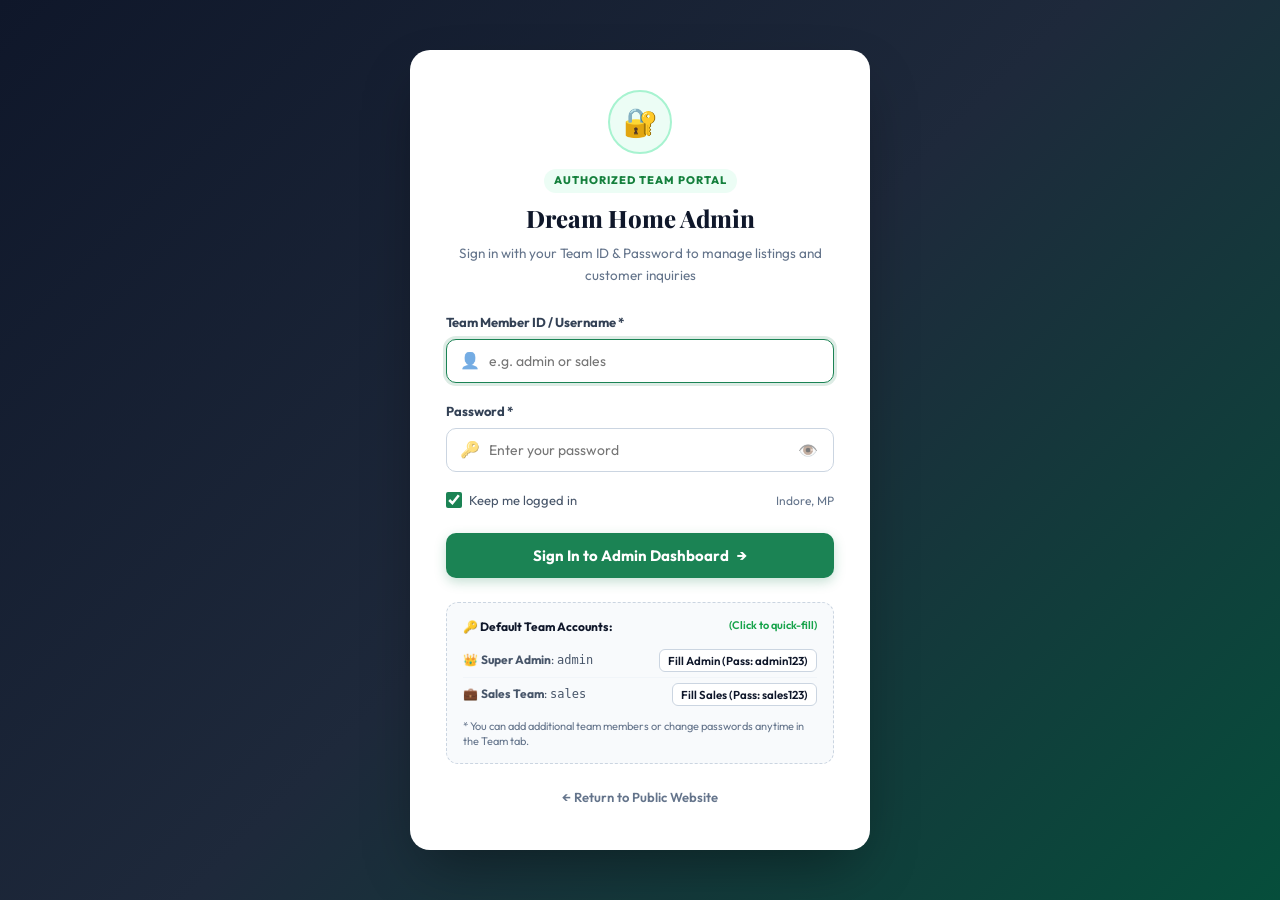
==== admin.html @ 1f171c3f "Add dedicated standalone admin.html login page and dashboard for team portal" ====
<!DOCTYPE html>
<html lang="en">
<head>
  <meta charset="UTF-8">
  <meta name="viewport" content="width=device-width, initial-scale=1.0">
  <title>Admin & Team Portal | Dream Home Real Estate Indore</title>
  
  <!-- Favicon -->
  <link rel="icon" type="image/svg+xml" href="data:image/svg+xml,<svg xmlns='http://www.w3.org/2000/svg' viewBox='0 0 24 24' fill='%231b8354'><path d='M12 3L2 12h3v8h6v-6h2v6h6v-8h3L12 3z'/></svg>">

  <!-- Google Fonts -->
  <link rel="preconnect" href="https://fonts.googleapis.com">
  <link rel="preconnect" href="https://fonts.gstatic.com" crossorigin>
  <link href="https://fonts.googleapis.com/css2?family=Outfit:wght@400;500;600;700;800&family=Playfair+Display:wght@600;700;800&family=Plus+Jakarta+Sans:wght@400;500;600;700&display=swap" rel="stylesheet">

  <!-- Stylesheet -->
  <link rel="stylesheet" href="css/style.css">

  <style>
    /* Dedicated Admin Page Styles */
    body.admin-body {
      background: #f1f5f9;
      font-family: var(--font-sans);
      min-height: 100vh;
      margin: 0;
      color: #1e293b;
    }

    /* Standalone Login Screen */
    .login-screen-wrapper {
      min-height: 100vh;
      display: flex;
      align-items: center;
      justify-content: center;
      padding: 24px;
      background: linear-gradient(135deg, #0f172a 0%, #1e293b 50%, #064e3b 100%);
      position: relative;
    }

    .login-card {
      background: #ffffff;
      border-radius: 20px;
      padding: 40px 36px;
      width: 100%;
      max-width: 460px;
      box-shadow: 0 25px 60px -15px rgba(0, 0, 0, 0.4);
      position: relative;
      animation: modalEnter 0.3s cubic-bezier(0.16, 1, 0.3, 1);
    }

    .login-brand-header {
      text-align: center;
      margin-bottom: 26px;
    }

    .login-logo-icon {
      width: 64px;
      height: 64px;
      background: #ecfdf5;
      border: 2px solid #a7f3d0;
      border-radius: 50%;
      display: inline-flex;
      align-items: center;
      justify-content: center;
      font-size: 28px;
      margin-bottom: 12px;
    }

    .login-portal-badge {
      display: inline-block;
      background: #ecfdf5;
      color: #15803d;
      font-size: 11px;
      font-weight: 800;
      text-transform: uppercase;
      letter-spacing: 1px;
      padding: 3px 10px;
      border-radius: 999px;
      margin-bottom: 6px;
    }

    .login-title {
      font-family: var(--font-serif);
      font-size: 24px;
      font-weight: 800;
      color: #0f172a;
      margin: 0 0 6px 0;
    }

    .login-subtitle {
      font-size: 13.5px;
      color: #64748b;
      margin: 0;
    }

    .form-group-login {
      margin-bottom: 18px;
    }

    .form-group-login label {
      display: block;
      font-size: 13px;
      font-weight: 700;
      color: #334155;
      margin-bottom: 6px;
    }

    .input-icon-wrapper {
      position: relative;
    }

    .input-icon-wrapper input {
      width: 100%;
      padding: 12px 14px 12px 42px;
      border: 1.5px solid #cbd5e1;
      border-radius: 10px;
      font-size: 14px;
      font-family: var(--font-sans);
      transition: all 0.2s;
    }

    .input-icon-wrapper input:focus {
      outline: none;
      border-color: #1b8354;
      box-shadow: 0 0 0 3px rgba(27, 131, 84, 0.15);
    }

    .input-icon-wrapper .field-icon {
      position: absolute;
      left: 14px;
      top: 50%;
      transform: translateY(-50%);
      font-size: 16px;
      opacity: 0.6;
      pointer-events: none;
    }

    .toggle-pw-btn {
      position: absolute;
      right: 12px;
      top: 50%;
      transform: translateY(-50%);
      background: none;
      border: none;
      cursor: pointer;
      font-size: 16px;
      opacity: 0.6;
      padding: 4px;
    }

    .toggle-pw-btn:hover {
      opacity: 1;
    }

    .login-btn-submit {
      width: 100%;
      padding: 13px;
      background: #1b8354;
      color: #ffffff;
      font-size: 15px;
      font-weight: 700;
      border-radius: 10px;
      border: none;
      cursor: pointer;
      display: flex;
      align-items: center;
      justify-content: center;
      gap: 8px;
      transition: all 0.2s;
      box-shadow: 0 4px 12px rgba(27, 131, 84, 0.25);
    }

    .login-btn-submit:hover {
      background: #15803d;
      transform: translateY(-1px);
      box-shadow: 0 6px 16px rgba(27, 131, 84, 0.35);
    }

    /* Admin Dashboard Top Bar */
    .admin-navbar {
      background: #ffffff;
      border-bottom: 1px solid #e2e8f0;
      padding: 12px 30px;
      display: flex;
      justify-content: space-between;
      align-items: center;
      position: sticky;
      top: 0;
      z-index: 100;
      box-shadow: 0 2px 8px rgba(0,0,0,0.03);
    }

    .admin-nav-brand {
      display: flex;
      align-items: center;
      gap: 12px;
      text-decoration: none;
    }

    .admin-nav-brand .brand-logo-text {
      font-family: var(--font-serif);
      font-size: 20px;
      font-weight: 800;
      color: #0f172a;
    }

    .admin-nav-brand .brand-logo-text span {
      color: #1b8354;
    }

    .admin-portal-tag {
      background: #0f172a;
      color: #ffffff;
      font-size: 11px;
      font-weight: 700;
      padding: 3px 8px;
      border-radius: 6px;
      letter-spacing: 0.5px;
    }

    .admin-nav-actions {
      display: flex;
      align-items: center;
      gap: 12px;
    }

    /* Dashboard Layout Container */
    .admin-dashboard-container {
      max-width: 1280px;
      margin: 28px auto;
      padding: 0 20px 60px 20px;
    }

    .dash-hero-banner {
      background: #ffffff;
      border-radius: 16px;
      padding: 24px 28px;
      margin-bottom: 24px;
      border: 1px solid #e2e8f0;
      display: flex;
      justify-content: space-between;
      align-items: center;
      flex-wrap: wrap;
      gap: 16px;
    }

    .dash-stats-row {
      display: flex;
      gap: 14px;
      flex-wrap: wrap;
    }

    .stat-pill {
      background: #f8fafc;
      border: 1px solid #e2e8f0;
      padding: 8px 16px;
      border-radius: 10px;
      display: flex;
      align-items: center;
      gap: 8px;
      font-size: 13.5px;
      font-weight: 700;
    }

    .stat-pill.green {
      background: #ecfdf5;
      border-color: #a7f3d0;
      color: #15803d;
    }

    .stat-pill.blue {
      background: #eff6ff;
      border-color: #bfdbfe;
      color: #1d4ed8;
    }

    /* Dashboard Tabs */
    .dash-nav-tabs {
      display: flex;
      gap: 10px;
      background: #ffffff;
      padding: 8px;
      border-radius: 12px;
      border: 1px solid #e2e8f0;
      margin-bottom: 24px;
      overflow-x: auto;
    }

    .dash-tab-btn {
      padding: 10px 20px;
      font-size: 14px;
      font-weight: 700;
      color: #64748b;
      background: none;
      border: none;
      border-radius: 8px;
      cursor: pointer;
      display: flex;
      align-items: center;
      gap: 8px;
      white-space: nowrap;
      transition: all 0.2s;
    }

    .dash-tab-btn:hover {
      background: #f1f5f9;
      color: #0f172a;
    }

    .dash-tab-btn.active {
      background: #1b8354;
      color: #ffffff;
      box-shadow: 0 4px 12px rgba(27, 131, 84, 0.25);
    }

    .dash-view-card {
      background: #ffffff;
      border-radius: 16px;
      border: 1px solid #e2e8f0;
      padding: 26px;
      box-shadow: 0 4px 15px rgba(0,0,0,0.02);
    }

    /* Demo Quick Fill Buttons */
    .demo-btn-pill {
      background: #ffffff;
      border: 1px solid #cbd5e1;
      border-radius: 6px;
      padding: 3px 8px;
      font-size: 11.5px;
      font-weight: 600;
      color: #0f172a;
      cursor: pointer;
      transition: all 0.15s;
    }

    .demo-btn-pill:hover {
      background: #ecfdf5;
      border-color: #1b8354;
      color: #1b8354;
    }

    @media (max-width: 768px) {
      .login-card {
        padding: 28px 20px;
      }
      .admin-navbar {
        padding: 12px 16px;
      }
      .dash-hero-banner {
        flex-direction: column;
        align-items: flex-start;
      }
    }
  </style>
</head>
<body class="admin-body">

  <!-- ==========================================================================
       1. STANDALONE TEAM LOGIN SCREEN (Shown if NOT logged in)
       ========================================================================== -->
  <div id="loginScreenView" class="login-screen-wrapper">
    <div class="login-card">
      <div class="login-brand-header">
        <div class="login-logo-icon">🔐</div>
        <div>
          <span class="login-portal-badge">Authorized Team Portal</span>
          <h1 class="login-title">Dream <span>Home</span> Admin</h1>
          <p class="login-subtitle">Sign in with your Team ID & Password to manage listings and customer inquiries</p>
        </div>
      </div>

      <form id="standaloneLoginForm">
        <!-- Error Message Banner -->
        <div id="loginErrorBanner" class="login-error-alert" style="display: none; background: #fef2f2; border: 1.5px solid #fecaca; color: #dc2626; padding: 12px 14px; border-radius: 10px; font-size: 13px; font-weight: 600; margin-bottom: 18px;"></div>

        <div class="form-group-login">
          <label for="loginUsername">Team Member ID / Username *</label>
          <div class="input-icon-wrapper">
            <span class="field-icon">👤</span>
            <input type="text" id="loginUsername" placeholder="e.g. admin or sales" required autocomplete="username">
          </div>
        </div>

        <div class="form-group-login">
          <label for="loginPassword">Password *</label>
          <div class="input-icon-wrapper">
            <span class="field-icon">🔑</span>
            <input type="password" id="loginPassword" placeholder="Enter your password" required autocomplete="current-password">
            <button type="button" id="togglePasswordBtn" class="toggle-pw-btn" title="Show/Hide Password">👁️</button>
          </div>
        </div>

        <div style="display: flex; justify-content: space-between; align-items: center; margin-bottom: 22px; font-size: 13px;">
          <label style="display: flex; align-items: center; gap: 7px; color: #475569; cursor: pointer; user-select: none;">
            <input type="checkbox" id="loginRememberCheck" checked style="accent-color: #1b8354; width: 16px; height: 16px;">
            <span>Keep me logged in</span>
          </label>
          <span style="color: #64748b; font-size: 12px;">Indore, MP</span>
        </div>

        <button type="submit" class="login-btn-submit">
          <span>Sign In to Admin Dashboard</span>
          <span>→</span>
        </button>
      </form>

      <!-- Quick Credentials Hint & 1-Click Auto-Fill -->
      <div style="margin-top: 24px; background: #f8fafc; border: 1px dashed #cbd5e1; border-radius: 12px; padding: 14px 16px; font-size: 12px; color: #475569;">
        <div style="font-weight: 700; color: #0f172a; margin-bottom: 8px; display: flex; align-items: center; justify-content: space-between;">
          <span>🔑 Default Team Accounts:</span>
          <span style="font-size: 11px; color: #16a34a; font-weight: 600;">(Click to quick-fill)</span>
        </div>
        
        <div style="display: flex; justify-content: space-between; align-items: center; padding: 5px 0; border-bottom: 1px solid #f1f5f9;">
          <span>👑 <strong>Super Admin</strong>: <code>admin</code></span>
          <button type="button" class="demo-btn-pill" onclick="quickFillCredentials('admin', 'admin123')">Fill Admin (Pass: admin123)</button>
        </div>

        <div style="display: flex; justify-content: space-between; align-items: center; padding: 5px 0;">
          <span>💼 <strong>Sales Team</strong>: <code>sales</code></span>
          <button type="button" class="demo-btn-pill" onclick="quickFillCredentials('sales', 'sales123')">Fill Sales (Pass: sales123)</button>
        </div>

        <div style="margin-top: 8px; color: #64748b; font-size: 11px; line-height: 1.4;">
          * You can add additional team members or change passwords anytime in the Team tab.
        </div>
      </div>

      <div style="text-align: center; margin-top: 20px;">
        <a href="index.html" style="color: #64748b; font-size: 13px; font-weight: 600; text-decoration: none; display: inline-flex; align-items: center; gap: 5px;">
          <span>← Return to Public Website</span>
        </a>
      </div>
    </div>
  </div>

  <!-- ==========================================================================
       2. ADMIN DASHBOARD SCREEN (Shown once logged in)
       ========================================================================== -->
  <div id="dashboardScreenView" style="display: none;">
    
    <!-- Top Navbar -->
    <header class="admin-navbar">
      <div class="admin-nav-brand">
        <a href="index.html" style="display: flex; align-items: center; gap: 10px; text-decoration: none;">
          <svg class="logo-icon-svg" style="width: 34px; height: 34px;" viewBox="0 0 100 100" fill="none">
            <path d="M12 52L50 20L88 52V84C88 86.2 86.2 88 84 88H16C13.8 88 12 86.2 12 84V52Z" stroke="#111827" stroke-width="7" stroke-linecap="round" stroke-linejoin="round"/>
            <path d="M72 35V24H82V43" stroke="#111827" stroke-width="6" stroke-linecap="round"/>
            <path d="M30 78C30 55 50 35 68 36C68 56 50 78 30 78Z" fill="#1b8354"/>
            <rect x="42" y="62" width="16" height="26" rx="2" fill="#111827"/>
          </svg>
          <div class="brand-logo-text">Dream <span>Home</span></div>
        </a>
        <span class="admin-portal-tag">ADMIN PORTAL</span>
      </div>

      <div class="admin-nav-actions">
        <span class="admin-session-pill" style="display: inline-flex; align-items: center; gap: 6px; background: #ecfdf5; border: 1px solid #a7f3d0; color: #15803d; font-size: 13px; font-weight: 700; padding: 5px 12px; border-radius: 999px;">
          <span>👤</span> <span id="dashSessionUser">Admin</span> <small id="dashSessionRole" style="font-weight: 500; opacity: 0.85;">(Administrator)</small>
        </span>

        <a href="index.html" target="_blank" style="background: #f1f5f9; color: #0f172a; border: 1px solid #cbd5e1; padding: 7px 14px; border-radius: 8px; font-size: 13px; font-weight: 700; text-decoration: none; display: inline-flex; align-items: center; gap: 6px;">
          <span>🌐 View Live Site</span>
        </a>

        <button id="btnDashboardLogout" style="background: #fee2e2; color: #b91c1c; border: 1px solid #fecaca; padding: 7px 14px; border-radius: 8px; font-size: 13px; font-weight: 700; cursor: pointer; display: inline-flex; align-items: center; gap: 5px;">
          <span>🚪 Sign Out</span>
        </button>
      </div>
    </header>

    <!-- Main Dashboard Container -->
    <main class="admin-dashboard-container">
      <!-- Hero Stats Bar -->
      <div class="dash-hero-banner">
        <div>
          <h2 style="font-size: 24px; font-weight: 800; color: #0f172a; margin: 0 0 4px 0;">Property & Lead Management Overview</h2>
          <p style="font-size: 13.5px; color: #64748b; margin: 0;">Dream Home Real Estate • Indore Headquarters</p>
        </div>
        <div class="dash-stats-row">
          <div class="stat-pill green">
            <span>🏡 Properties:</span>
            <span id="dashStatPropCount">0 Listed</span>
          </div>
          <div class="stat-pill blue">
            <span>📅 Inquiries & Leads:</span>
            <span id="dashStatLeadCount">0 Received</span>
          </div>
          <button id="btnResetAllDefaults" style="background: none; border: none; font-size: 12px; color: #ef4444; text-decoration: underline; cursor: pointer; padding: 6px;">
            Reset Default Listings
          </button>
        </div>
      </div>

      <!-- Dashboard Navigation Tabs -->
      <div class="dash-nav-tabs">
        <button id="dashTabProps" class="dash-tab-btn active">
          <span>🏡</span> <span>All Properties</span>
        </button>
        <button id="dashTabAdd" class="dash-tab-btn">
          <span>➕</span> <span>Add New Property</span>
        </button>
        <button id="dashTabLeads" class="dash-tab-btn">
          <span>📅</span> <span>Client Leads & Queries (<span id="dashTabLeadBadge">0</span>)</span>
        </button>
        <button id="dashTabTeam" class="dash-tab-btn">
          <span>👥</span> <span>Team Logins & Accounts</span>
        </button>
        <button id="dashTabSettings" class="dash-tab-btn">
          <span>🔔</span> <span>Email & WhatsApp Alerts</span>
        </button>
      </div>

      <!-- VIEW 1: All Properties Table -->
      <section id="dashViewProps" class="dash-view-card">
        <div style="display: flex; justify-content: space-between; align-items: center; margin-bottom: 18px; flex-wrap: wrap; gap: 12px;">
          <div>
            <h3 style="font-size: 18px; font-weight: 800; color: #0f172a; margin: 0 0 4px 0;">Active Property Listings</h3>
            <p style="font-size: 13px; color: #64748b; margin: 0;">Verified Indore plots, farmhouses, flats, and houses live on the website.</p>
          </div>
          <button onclick="document.getElementById('dashTabAdd').click()" style="background: #1b8354; color: #ffffff; border: none; padding: 8px 16px; border-radius: 8px; font-size: 13px; font-weight: 700; cursor: pointer;">
            ➕ Add New Property
          </button>
        </div>

        <div class="admin-table-wrapper" style="border: 1px solid #e2e8f0; border-radius: 10px;">
          <table class="admin-table">
            <thead>
              <tr>
                <th>Photo</th>
                <th>Title & Location</th>
                <th>Category</th>
                <th>Price</th>
                <th>Actions</th>
              </tr>
            </thead>
            <tbody id="dashPropertiesTableBody">
              <!-- Rendered dynamically -->
            </tbody>
          </table>
        </div>
      </section>

      <!-- VIEW 2: Add New Property Form -->
      <section id="dashViewAdd" class="dash-view-card" style="display: none; max-width: 820px; margin: 0 auto;">
        <div style="margin-bottom: 20px;">
          <h3 style="font-size: 18px; font-weight: 800; color: #0f172a; margin: 0 0 4px 0;">Post a New Property Listing</h3>
          <p style="font-size: 13px; color: #64748b; margin: 0;">Add new residential plots, luxury villas, farmhouses, or modern flats.</p>
        </div>

        <form id="dashAddPropertyForm">
          <div class="booking-form-grid">
            <div class="form-group">
              <label style="font-weight: 700; font-size: 13px;">Property Title *</label>
              <input type="text" id="addPropTitle" placeholder="e.g. Royal Palms Luxury Plots" required style="padding: 10px 14px; border: 1.5px solid #cbd5e1; border-radius: 8px; width: 100%;">
            </div>

            <div class="form-group">
              <label style="font-weight: 700; font-size: 13px;">Category *</label>
              <select id="addPropCategory" required style="padding: 10px 14px; border: 1.5px solid #cbd5e1; border-radius: 8px; width: 100%;">
                <option value="plots">Residential Plots</option>
                <option value="farmhouses">Farmhouses</option>
                <option value="flats">Flats</option>
                <option value="houses">Residential Houses</option>
              </select>
            </div>
          </div>

          <div class="booking-form-grid">
            <div class="form-group">
              <label style="font-weight: 700; font-size: 13px;">Display Price Text *</label>
              <input type="text" id="addPropPrice" placeholder="e.g. ₹ 45 Lakh or ₹ 1.25 Cr" required style="padding: 10px 14px; border: 1.5px solid #cbd5e1; border-radius: 8px; width: 100%;">
            </div>

            <div class="form-group">
              <label style="font-weight: 700; font-size: 13px;">Numeric Price (for filter sorting) *</label>
              <input type="number" id="addPropPriceNumeric" placeholder="e.g. 4500000" required style="padding: 10px 14px; border: 1.5px solid #cbd5e1; border-radius: 8px; width: 100%;">
            </div>
          </div>

          <div class="booking-form-grid">
            <div class="form-group">
              <label style="font-weight: 700; font-size: 13px;">Location in Indore *</label>
              <input type="text" id="addPropLocation" placeholder="e.g. Super Corridor, Near TCS, Indore" required style="padding: 10px 14px; border: 1.5px solid #cbd5e1; border-radius: 8px; width: 100%;">
            </div>

            <div class="form-group">
              <label style="font-weight: 700; font-size: 13px;">Area / Plot Size *</label>
              <input type="text" id="addPropArea" placeholder="e.g. 1,000 sq.ft or 3 BHK (1,800 sq.ft)" required style="padding: 10px 14px; border: 1.5px solid #cbd5e1; border-radius: 8px; width: 100%;">
            </div>
          </div>

          <div class="booking-form-grid">
            <div class="form-group">
              <label style="font-weight: 700; font-size: 13px;">Facing / Orientation</label>
              <input type="text" id="addPropFacing" placeholder="e.g. East Facing / Vastu Friendly" style="padding: 10px 14px; border: 1.5px solid #cbd5e1; border-radius: 8px; width: 100%;">
            </div>

            <div class="form-group">
              <label style="font-weight: 700; font-size: 13px;">RERA / Approval Number</label>
              <input type="text" id="addPropRera" placeholder="e.g. P-IND-24-9988 (RERA Approved)" style="padding: 10px 14px; border: 1.5px solid #cbd5e1; border-radius: 8px; width: 100%;">
            </div>
          </div>

          <div class="booking-form-grid">
            <div class="form-group">
              <label style="font-weight: 700; font-size: 13px;">Choose Stock Photo</label>
              <select id="addPropImageSelect" style="padding: 10px 14px; border: 1.5px solid #cbd5e1; border-radius: 8px; width: 100%;">
                <option value="assets/images/prop_plots_supercorridor.jpg">Gated Plots - Super Corridor</option>
                <option value="assets/images/category_plots.jpg">Aerial Plotted Land Layout</option>
                <option value="assets/images/prop_farmhouse_bypass.jpg">Luxury Farmhouse with Pool</option>
                <option value="assets/images/category_farmhouse.jpg">Rustic Country Cottage</option>
                <option value="assets/images/prop_flats_vijaynagar.jpg">The Imperial Heights Towers (Vijay Nagar)</option>
                <option value="assets/images/category_flats.jpg">Modern Apartment Condominium</option>
                <option value="assets/images/prop_villa_nipania.jpg">Contemporary Luxury Villa (Nipania)</option>
                <option value="assets/images/category_houses.jpg">Modern Duplex Home</option>
              </select>
            </div>

            <div class="form-group">
              <label style="font-weight: 700; font-size: 13px;">Or Custom Photo URL (Optional)</label>
              <input type="url" id="addPropCustomImage" placeholder="https://..." style="padding: 10px 14px; border: 1.5px solid #cbd5e1; border-radius: 8px; width: 100%;">
            </div>
          </div>

          <div class="form-group" style="margin-bottom: 20px;">
            <label style="font-weight: 700; font-size: 13px;">Property Description *</label>
            <textarea id="addPropDesc" rows="3" placeholder="Key highlights, proximity to metro, roads, amenities..." required style="padding: 10px 14px; border: 1.5px solid #cbd5e1; border-radius: 8px; width: 100%;"></textarea>
          </div>

          <button type="submit" class="login-btn-submit" style="padding: 12px 24px; width: auto;">
            <span>Publish Property to Live Website</span>
            <span>✓</span>
          </button>
        </form>
      </section>

      <!-- VIEW 3: Client Leads & Inquiries Table -->
      <section id="dashViewLeads" class="dash-view-card" style="display: none;">
        <div style="display: flex; justify-content: space-between; align-items: center; margin-bottom: 18px; flex-wrap: wrap; gap: 12px;">
          <div>
            <h3 style="font-size: 18px; font-weight: 800; color: #0f172a; margin: 0 0 4px 0;">Customer Leads & Inquiries Inbox</h3>
            <p style="font-size: 13px; color: #64748b; margin: 0;">Real-time inquiries received from Site Visits, Quick Bookings, and Contact forms.</p>
          </div>
          <div style="display: flex; gap: 10px; align-items: center; flex-wrap: wrap;">
            <input type="text" id="dashLeadSearch" placeholder="🔍 Search leads by name, phone, or location..." style="padding: 8px 14px; border: 1.5px solid #cbd5e1; border-radius: 8px; font-size: 13px; width: 280px;">
            <button id="btnDashExportCsv" style="background: #f1f5f9; color: #0f172a; border: 1px solid #cbd5e1; padding: 8px 14px; border-radius: 8px; font-size: 13px; font-weight: 700; cursor: pointer; display: inline-flex; align-items: center; gap: 6px;">
              <span>📥 Export CSV (Excel)</span>
            </button>
          </div>
        </div>

        <div class="admin-table-wrapper" style="border: 1px solid #e2e8f0; border-radius: 10px;">
          <table class="admin-table">
            <thead>
              <tr>
                <th>Lead / Ref</th>
                <th>Client & Phone</th>
                <th>Property / Interest</th>
                <th>Date & Pickup</th>
                <th>Status</th>
                <th>Direct Actions</th>
              </tr>
            </thead>
            <tbody id="dashLeadsTableBody">
              <!-- Rendered dynamically -->
            </tbody>
          </table>
        </div>
      </section>

      <!-- VIEW 4: Team Accounts & Security -->
      <section id="dashViewTeam" class="dash-view-card" style="display: none;">
        <div style="display: grid; grid-template-columns: 1.2fr 1fr; gap: 28px;">
          <!-- Left: Team List & Change Password -->
          <div>
            <div style="display: flex; justify-content: space-between; align-items: center; margin-bottom: 14px;">
              <div>
                <h3 style="font-size: 17px; font-weight: 800; color: #0f172a; margin: 0 0 2px 0;">👥 Authorized Team Members</h3>
                <p style="font-size: 12.5px; color: #64748b; margin: 0;">Staff members who have permission to log into the Admin Portal.</p>
              </div>
            </div>

            <div class="admin-table-wrapper" style="border: 1px solid #e2e8f0; border-radius: 10px; margin-bottom: 24px;">
              <table class="admin-table">
                <thead>
                  <tr>
                    <th>User ID</th>
                    <th>Name & Role</th>
                    <th>Phone</th>
                    <th>Action</th>
                  </tr>
                </thead>
                <tbody id="dashTeamTableBody">
                  <!-- Rendered dynamically -->
                </tbody>
              </table>
            </div>

            <!-- Change My Password Box -->
            <div style="background: #f8fafc; border: 1.5px solid #e2e8f0; border-radius: 12px; padding: 20px;">
              <h4 style="font-size: 15px; font-weight: 800; color: #0f172a; margin: 0 0 6px 0;">🔒 Change My Password</h4>
              <p style="font-size: 12.5px; color: #64748b; margin: 0 0 14px 0;">Update the password for your currently logged-in account.</p>

              <form id="dashChangePasswordForm">
                <div style="display: grid; grid-template-columns: 1fr 1fr 1fr; gap: 12px; margin-bottom: 14px;">
                  <div>
                    <label style="font-size: 12px; font-weight: 700; color: #475569; display: block; margin-bottom: 4px;">Current Password *</label>
                    <input type="password" id="dashCurrentPw" required placeholder="Current" style="width: 100%; padding: 8px 12px; border: 1.5px solid #cbd5e1; border-radius: 6px; font-size: 13px;">
                  </div>
                  <div>
                    <label style="font-size: 12px; font-weight: 700; color: #475569; display: block; margin-bottom: 4px;">New Password *</label>
                    <input type="password" id="dashNewPw" required placeholder="New Password" style="width: 100%; padding: 8px 12px; border: 1.5px solid #cbd5e1; border-radius: 6px; font-size: 13px;">
                  </div>
                  <div>
                    <label style="font-size: 12px; font-weight: 700; color: #475569; display: block; margin-bottom: 4px;">Confirm Password *</label>
                    <input type="password" id="dashConfirmPw" required placeholder="Confirm" style="width: 100%; padding: 8px 12px; border: 1.5px solid #cbd5e1; border-radius: 6px; font-size: 13px;">
                  </div>
                </div>
                <button type="submit" style="background: #0f172a; color: #ffffff; border: none; padding: 9px 18px; border-radius: 6px; font-size: 13px; font-weight: 700; cursor: pointer;">
                  Update Password
                </button>
              </form>
            </div>
          </div>

          <!-- Right: Add New Team Member Form -->
          <div>
            <div style="background: #ffffff; border: 1.5px solid #e2e8f0; border-radius: 14px; padding: 22px;">
              <h3 style="font-size: 17px; font-weight: 800; color: #0f172a; margin: 0 0 4px 0;">➕ Create New Team Login</h3>
              <p style="font-size: 12.5px; color: #64748b; margin: 0 0 16px 0;">Assign a new username and password for your sales staff or site visit coordinators.</p>

              <form id="dashAddTeamForm">
                <div class="form-group" style="margin-bottom: 12px;">
                  <label style="font-size: 12.5px; font-weight: 700; color: #334155; margin-bottom: 4px; display: block;">Full Name *</label>
                  <input type="text" id="dashNewTeamName" placeholder="e.g. Rahul Sharma" required style="width: 100%; padding: 9px 12px; border: 1.5px solid #cbd5e1; border-radius: 8px; font-size: 13.5px;">
                </div>

                <div class="form-group" style="margin-bottom: 12px;">
                  <label style="font-size: 12.5px; font-weight: 700; color: #334155; margin-bottom: 4px; display: block;">Team Member ID / Username *</label>
                  <input type="text" id="dashNewTeamUsername" placeholder="e.g. rahul_sales" required style="width: 100%; padding: 9px 12px; border: 1.5px solid #cbd5e1; border-radius: 8px; font-size: 13.5px;">
                </div>

                <div class="form-group" style="margin-bottom: 12px;">
                  <label style="font-size: 12.5px; font-weight: 700; color: #334155; margin-bottom: 4px; display: block;">Login Password *</label>
                  <input type="password" id="dashNewTeamPassword" placeholder="Minimum 5 characters" required style="width: 100%; padding: 9px 12px; border: 1.5px solid #cbd5e1; border-radius: 8px; font-size: 13.5px;">
                </div>

                <div class="form-group" style="margin-bottom: 12px;">
                  <label style="font-size: 12.5px; font-weight: 700; color: #334155; margin-bottom: 4px; display: block;">Role *</label>
                  <select id="dashNewTeamRole" required style="width: 100%; padding: 9px 12px; border: 1.5px solid #cbd5e1; border-radius: 8px; font-size: 13.5px;">
                    <option value="Sales Executive">Sales Executive</option>
                    <option value="Site Visit Manager">Site Visit Manager</option>
                    <option value="Relationship Manager">Relationship Manager</option>
                    <option value="Administrator">Administrator</option>
                  </select>
                </div>

                <div class="form-group" style="margin-bottom: 18px;">
                  <label style="font-size: 12.5px; font-weight: 700; color: #334155; margin-bottom: 4px; display: block;">Mobile / WhatsApp Number</label>
                  <input type="tel" id="dashNewTeamPhone" placeholder="e.g. 98260XXXXX" style="width: 100%; padding: 9px 12px; border: 1.5px solid #cbd5e1; border-radius: 8px; font-size: 13.5px;">
                </div>

                <button type="submit" class="login-btn-submit">
                  <span>Create Team Account</span>
                </button>
              </form>
            </div>
          </div>
        </div>
      </section>

      <!-- VIEW 5: Email & WhatsApp Query Notifications Settings -->
      <section id="dashViewSettings" class="dash-view-card" style="display: none; max-width: 760px; margin: 0 auto;">
        <div style="margin-bottom: 22px;">
          <h3 style="font-size: 18px; font-weight: 800; color: #0f172a; margin: 0 0 4px 0;">Email & WhatsApp Notifications</h3>
          <p style="font-size: 13px; color: #64748b; margin: 0;">Configure where customer queries and site visit requests are sent.</p>
        </div>

        <!-- Email Alerts Card -->
        <div style="background: #ffffff; border: 1.5px solid #e2e8f0; border-radius: 14px; padding: 22px; margin-bottom: 22px;">
          <div style="display: flex; align-items: center; justify-content: space-between; margin-bottom: 12px;">
            <div style="display: flex; align-items: center; gap: 10px;">
              <span style="font-size: 24px;">📧</span>
              <div>
                <h4 style="font-size: 16px; font-weight: 800; color: #0f172a; margin: 0;">Instant Email Query Alerts</h4>
                <p style="font-size: 12px; color: #64748b; margin: 0;">Receive an instant formatted email alert every time a customer submits a query or booking.</p>
              </div>
            </div>
            <label style="display: flex; align-items: center; gap: 6px; font-size: 12.5px; font-weight: 700; color: #15803d; cursor: pointer;">
              <input type="checkbox" id="dashSettingEmailEnabled" checked style="accent-color: #1b8354; width: 16px; height: 16px;">
              <span>Enabled</span>
            </label>
          </div>

          <div class="form-group" style="margin-bottom: 12px;">
            <label style="font-size: 12.5px; font-weight: 700; color: #334155; margin-bottom: 4px; display: block;">Recipient Email Address (Where you want leads sent) *</label>
            <div style="display: flex; gap: 8px;">
              <input type="email" id="dashSettingNotifyEmail" placeholder="e.g. contact@dreamhomeindore.com or yourname@gmail.com" value="contact@dreamhomeindore.com" required style="flex: 1; padding: 10px 14px; border: 1.5px solid #cbd5e1; border-radius: 8px; font-size: 13.5px;">
              <button type="button" id="btnDashTestEmail" style="background: #f1f5f9; color: #0f172a; border: 1px solid #cbd5e1; padding: 10px 16px; border-radius: 8px; font-size: 12.5px; font-weight: 700; cursor: pointer; white-space: nowrap;">
                ⚡ Test Email Now
              </button>
            </div>
            <div id="dashTestEmailStatus" style="margin-top: 6px; font-size: 12px;"></div>
          </div>

          <div style="background: #f8fafc; border: 1px solid #e2e8f0; border-radius: 8px; padding: 10px 14px; font-size: 11.5px; color: #475569; line-height: 1.5;">
            <strong style="color: #0f172a;">ℹ️ First-Time Email Setup:</strong> Powered by FormSubmit. The very first time a new email address receives a query, FormSubmit will send a 1-click confirmation link to verify ownership. Once verified, all customer leads arrive in your inbox instantly!
          </div>
        </div>

        <!-- WhatsApp Alerts Card -->
        <div style="background: #ffffff; border: 1.5px solid #e2e8f0; border-radius: 14px; padding: 22px; margin-bottom: 22px;">
          <div style="display: flex; align-items: center; gap: 10px; margin-bottom: 12px;">
            <span style="font-size: 24px;">💬</span>
            <div>
              <h4 style="font-size: 16px; font-weight: 800; color: #0f172a; margin: 0;">WhatsApp Lead Routing</h4>
              <p style="font-size: 12px; color: #64748b; margin: 0;">Configure your business WhatsApp phone for customer chat and 1-click lead forwarding.</p>
            </div>
          </div>

          <div class="form-group" style="margin-bottom: 14px;">
            <label style="font-size: 12.5px; font-weight: 700; color: #334155; margin-bottom: 4px; display: block;">Business / Team WhatsApp Number *</label>
            <div style="display: flex; gap: 8px;">
              <input type="text" id="dashSettingNotifyPhone" placeholder="e.g. 8251009855" value="8251009855" required style="flex: 1; padding: 10px 14px; border: 1.5px solid #cbd5e1; border-radius: 8px; font-size: 13.5px;">
              <button type="button" id="btnDashTestWa" style="background: #ecfdf5; color: #15803d; border: 1px solid #a7f3d0; padding: 10px 16px; border-radius: 8px; font-size: 12.5px; font-weight: 700; cursor: pointer; white-space: nowrap;">
                📲 Test WhatsApp Link
              </button>
            </div>
          </div>

          <div style="margin-bottom: 12px;">
            <label style="display: flex; align-items: center; gap: 8px; font-size: 13px; color: #334155; cursor: pointer;">
              <input type="checkbox" id="dashSettingAutoWa" checked style="accent-color: #1b8354; width: 16px; height: 16px;">
              <span><strong>Auto-launch WhatsApp chat</strong> when a visitor completes inquiry submission</span>
            </label>
          </div>
        </div>

        <!-- Save Button -->
        <button type="button" id="btnDashSaveSettings" class="login-btn-submit" style="padding: 13px;">
          <span>💾 Save Notification & WhatsApp Settings</span>
        </button>
      </section>
    </main>
  </div>

  <!-- Toast Alert -->
  <div id="adminToast" class="toast-notice"></div>

  <!-- Shared Data Scripts -->
  <script src="js/properties-data.js"></script>
  <script src="js/admin.js"></script>
</body>
</html>
---- css/style.css ----
/* ==========================================================================
   Dream Home Real Estate - Indore | Premium Stylesheet
   Matching exact provided layout and aesthetics
   ========================================================================== */

:root {
  --primary-green: #1b8354;
  --primary-green-dark: #136541;
  --primary-green-light: #22c55e;
  --accent-amber: #f2a922;
  --accent-blue: #38a5d8;
  --accent-purple: #7c4dff;
  --dark-ribbon: #0f1d17;
  --dark-bg: #0b1410;
  --text-dark: #111827;
  --text-muted: #64748b;
  --text-light: #f8fafc;
  --bg-light: #f8fafc;
  --bg-card: #ffffff;
  --border-color: #e2e8f0;
  --radius-sm: 8px;
  --radius-md: 12px;
  --radius-lg: 18px;
  --radius-xl: 26px;
  --radius-full: 9999px;
  --shadow-sm: 0 2px 8px rgba(0, 0, 0, 0.05);
  --shadow-md: 0 8px 24px rgba(0, 0, 0, 0.08);
  --shadow-lg: 0 16px 40px rgba(0, 0, 0, 0.12);
  --shadow-hover: 0 20px 45px rgba(27, 131, 84, 0.18);
  --font-serif: 'Playfair Display', Georgia, serif;
  --font-sans: 'Outfit', 'Plus Jakarta Sans', -apple-system, BlinkMacSystemFont, 'Segoe UI', Roboto, sans-serif;
  --font-hindi: 'Noto Sans Devanagari', 'Outfit', sans-serif;
  --transition: all 0.3s cubic-bezier(0.16, 1, 0.3, 1);
}

/* Base Reset */
*, *::before, *::after {
  box-sizing: border-box;
  margin: 0;
  padding: 0;
}

html {
  scroll-behavior: smooth;
  font-size: 16px;
}

body {
  font-family: var(--font-sans);
  color: var(--text-dark);
  background-color: var(--bg-light);
  line-height: 1.6;
  -webkit-font-smoothing: antialiased;
  overflow-x: hidden;
}

img {
  max-width: 100%;
  height: auto;
  display: block;
}

a {
  text-decoration: none;
  color: inherit;
  transition: var(--transition);
}

button {
  cursor: pointer;
  border: none;
  background: none;
  font-family: inherit;
  transition: var(--transition);
}

input, select, textarea {
  font-family: inherit;
}

.container {
  width: 100%;
  max-width: 1240px;
  margin: 0 auto;
  padding: 0 20px;
}

/* ==========================================================================
   Top Header & Navigation (Exact match to image)
   ========================================================================== */
.site-header {
  position: sticky;
  top: 0;
  left: 0;
  width: 100%;
  background-color: #ffffff;
  box-shadow: 0 3px 18px rgba(0, 0, 0, 0.06);
  z-index: 1000;
  transition: var(--transition);
}

.nav-container {
  display: flex;
  align-items: center;
  justify-content: space-between;
  height: 80px;
  padding: 0 24px;
  max-width: 1380px;
  margin: 0 auto;
}

/* Logo */
.brand-logo {
  display: flex;
  align-items: center;
  gap: 12px;
  text-decoration: none;
}

.logo-icon-svg {
  width: 48px;
  height: 48px;
  flex-shrink: 0;
}

.logo-text-group {
  display: flex;
  flex-direction: column;
}

.logo-title {
  font-family: var(--font-serif);
  font-size: 26px;
  font-weight: 800;
  line-height: 1.1;
  color: #111827;
  letter-spacing: -0.5px;
}

.logo-title span {
  color: var(--primary-green);
}

.logo-subtitle {
  font-size: 11px;
  font-weight: 700;
  color: var(--primary-green-dark);
  letter-spacing: 2px;
  text-transform: uppercase;
  margin-top: 2px;
}

/* Nav Menu */
.main-nav {
  display: flex;
  align-items: center;
  gap: 22px;
}

.nav-link {
  font-size: 14.5px;
  font-weight: 600;
  color: #2b3648;
  position: relative;
  padding: 6px 0;
  display: inline-flex;
  align-items: center;
  gap: 4px;
}

.nav-link:hover {
  color: var(--primary-green);
}

.nav-link.active {
  color: var(--primary-green);
  font-weight: 700;
}

.nav-link.active::after {
  content: '';
  position: absolute;
  bottom: -4px;
  left: 0;
  width: 100%;
  height: 2.5px;
  background-color: var(--primary-green);
  border-radius: 2px;
}

/* Dropdown */
.nav-dropdown-wrapper {
  position: relative;
}

.dropdown-arrow {
  font-size: 10px;
  transition: transform 0.25s ease;
}

.nav-dropdown-wrapper:hover .dropdown-arrow {
  transform: rotate(180deg);
}

.dropdown-menu {
  position: absolute;
  top: 100%;
  left: 0;
  background: #ffffff;
  min-width: 200px;
  box-shadow: 0 12px 30px rgba(0, 0, 0, 0.12);
  border-radius: var(--radius-md);
  padding: 10px 0;
  opacity: 0;
  visibility: hidden;
  transform: translateY(10px);
  transition: var(--transition);
  z-index: 200;
  border: 1px solid #f1f5f9;
}

.nav-dropdown-wrapper:hover .dropdown-menu {
  opacity: 1;
  visibility: visible;
  transform: translateY(0);
}

.dropdown-item {
  display: flex;
  align-items: center;
  gap: 10px;
  padding: 9px 18px;
  font-size: 14px;
  font-weight: 500;
  color: #334155;
}

.dropdown-item:hover {
  background-color: #f0fdf4;
  color: var(--primary-green);
}

/* Right Nav Controls */
.header-actions {
  display: flex;
  align-items: center;
  gap: 14px;
}

/* Social media buttons matching image */
.social-icon-btn {
  width: 34px;
  height: 34px;
  border-radius: 50%;
  display: flex;
  align-items: center;
  justify-content: center;
  color: #ffffff;
  font-size: 16px;
  transition: transform 0.2s ease, opacity 0.2s ease;
}

.social-icon-btn:hover {
  transform: scale(1.12);
}

.social-instagram {
  background: radial-gradient(circle at 30% 107%, #fdf497 0%, #fdf497 5%, #fd5949 45%, #d6249f 60%, #285AEB 90%);
}

.social-facebook {
  background-color: #1877f2;
}

/* WhatsApp Phone Pill (Exact match) */
.header-phone-pill {
  display: flex;
  align-items: center;
  gap: 8px;
  background-color: #126338;
  color: #ffffff;
  padding: 7px 18px;
  border-radius: var(--radius-full);
  font-size: 14px;
  font-weight: 700;
  letter-spacing: 0.5px;
  box-shadow: 0 4px 12px rgba(18, 99, 56, 0.25);
  transition: var(--transition);
}

.header-phone-pill:hover {
  background-color: #0d4a2a;
  transform: translateY(-2px);
  box-shadow: 0 6px 16px rgba(18, 99, 56, 0.35);
  color: #ffffff;
}

.header-phone-pill svg {
  width: 18px;
  height: 18px;
  fill: #ffffff;
}

/* Lang Toggle & Admin Quick Button */
.btn-lang-toggle {
  background: #f1f5f9;
  color: #334155;
  padding: 6px 12px;
  border-radius: var(--radius-full);
  font-size: 12.5px;
  font-weight: 700;
  display: flex;
  align-items: center;
  gap: 4px;
}

.btn-lang-toggle:hover {
  background: #e2e8f0;
}

.btn-admin-nav {
  background: #0f172a;
  color: #ffffff;
  padding: 6px 14px;
  border-radius: var(--radius-full);
  font-size: 12.5px;
  font-weight: 600;
  display: inline-flex;
  align-items: center;
  gap: 6px;
}

.btn-admin-nav:hover {
  background: var(--primary-green);
}

.mobile-toggle-btn {
  display: none;
  font-size: 24px;
  color: #1e293b;
  padding: 6px;
}

/* ==========================================================================
   Hero Section (Exact Layout, Gradient & Visual Structure)
   ========================================================================== */
.hero-section {
  position: relative;
  min-height: 580px;
  background-image: url('../assets/images/hero_banner_indore.jpg');
  background-size: cover;
  background-position: center right;
  background-repeat: no-repeat;
  color: #ffffff;
  display: flex;
  align-items: center;
  padding: 55px 0 45px 0;
  overflow: hidden;
}

.hero-overlay {
  position: absolute;
  top: 0;
  left: 0;
  width: 100%;
  height: 100%;
  background: linear-gradient(
    90deg,
    rgba(10, 20, 16, 0.88) 0%,
    rgba(10, 20, 16, 0.72) 38%,
    rgba(10, 20, 16, 0.42) 65%,
    rgba(10, 20, 16, 0.15) 100%
  );
  z-index: 1;
}

.hero-container {
  position: relative;
  z-index: 2;
  width: 100%;
  max-width: 1380px;
  margin: 0 auto;
  padding: 0 24px;
  display: flex;
  flex-direction: column;
  justify-content: space-between;
  min-height: 480px;
}

.hero-main-content {
  max-width: 720px;
}

/* Badge */
.hero-trusted-badge {
  display: inline-block;
  font-size: 12px;
  font-weight: 700;
  letter-spacing: 2px;
  text-transform: uppercase;
  color: #e2e8f0;
  margin-bottom: 12px;
  position: relative;
}

.hero-trusted-badge::before,
.hero-trusted-badge::after {
  content: '—';
  margin: 0 8px;
  color: var(--primary-green-light);
}

/* Dream Home Headline */
.hero-main-title {
  font-family: var(--font-serif);
  font-size: 58px;
  font-weight: 800;
  line-height: 1.05;
  margin-bottom: 8px;
  letter-spacing: -0.5px;
}

.hero-main-title .white-text {
  color: #ffffff;
}

.hero-main-title .green-text {
  color: #4ade80;
}

.hero-sub-title {
  font-size: 28px;
  font-weight: 700;
  color: #ffffff;
  margin-bottom: 14px;
  letter-spacing: -0.2px;
}

.hero-hindi-desc {
  font-family: var(--font-hindi);
  font-size: 16.5px;
  color: #f1f5f9;
  line-height: 1.6;
  max-width: 620px;
  margin-bottom: 26px;
  text-shadow: 0 1px 4px rgba(0, 0, 0, 0.5);
}

/* Hero 4 Category Pills (Exact colors matching mockup) */
.hero-category-pills {
  display: flex;
  flex-wrap: wrap;
  gap: 12px;
  margin-bottom: 35px;
}

.hero-cat-pill {
  display: inline-flex;
  align-items: center;
  gap: 8px;
  padding: 9px 18px;
  border-radius: var(--radius-full);
  color: #ffffff;
  font-size: 14px;
  font-weight: 700;
  box-shadow: 0 4px 14px rgba(0, 0, 0, 0.25);
  transition: transform 0.2s ease, box-shadow 0.2s ease;
  cursor: pointer;
}

.hero-cat-pill:hover {
  transform: translateY(-3px) scale(1.02);
  box-shadow: 0 8px 20px rgba(0, 0, 0, 0.35);
}

.pill-plots {
  background-color: #489b44;
}

.pill-farmhouses {
  background-color: #e5971a;
}

.pill-flats {
  background-color: #299bd5;
}

.pill-houses {
  background-color: #7c4dff;
}

.hero-cat-pill svg {
  width: 17px;
  height: 17px;
  fill: #ffffff;
}

/* Hero Bottom Bar */
.hero-bottom-bar {
  display: flex;
  align-items: flex-end;
  justify-content: space-between;
  margin-top: 15px;
  padding-top: 20px;
  border-top: 1px solid rgba(255, 255, 255, 0.15);
}

.hero-contact-info-left {
  display: flex;
  align-items: center;
  gap: 32px;
  flex-wrap: wrap;
}

.hero-info-card {
  display: flex;
  align-items: center;
  gap: 12px;
}

.hero-icon-circle {
  width: 44px;
  height: 44px;
  border-radius: 50%;
  display: flex;
  align-items: center;
  justify-content: center;
  flex-shrink: 0;
}

.hero-icon-circle.green {
  background-color: #1b8354;
  color: #ffffff;
  box-shadow: 0 0 16px rgba(34, 197, 94, 0.5);
}

.hero-icon-circle.yellow {
  background-color: #eab308;
  color: #111827;
}

.hero-info-card-text {
  display: flex;
  flex-direction: column;
}

.hero-info-label {
  font-size: 12px;
  color: #cbd5e1;
  text-transform: uppercase;
  letter-spacing: 0.5px;
}

.hero-info-val {
  font-size: 19px;
  font-weight: 800;
  color: #ffffff;
  line-height: 1.2;
}

.hero-info-sub {
  font-size: 11.5px;
  color: #94a3b8;
  margin-top: 2px;
}

.hero-script-tagline {
  font-family: 'Playfair Display', cursive, serif;
  font-style: italic;
  font-size: 22px;
  font-weight: 600;
  color: #f1f5f9;
  text-align: right;
  line-height: 1.2;
  text-shadow: 0 2px 8px rgba(0, 0, 0, 0.6);
}

.hero-script-tagline span {
  display: block;
  font-size: 26px;
  color: #ffffff;
}

/* ==========================================================================
   Property Categories Section (Exact match to image cards)
   ========================================================================== */
.categories-section {
  padding: 50px 0 55px 0;
  background-color: #ffffff;
}

.section-header-centered {
  text-align: center;
  margin-bottom: 40px;
}

.section-title-divider {
  display: inline-flex;
  align-items: center;
  gap: 14px;
  font-family: var(--font-serif);
  font-size: 34px;
  font-weight: 800;
  color: #0f172a;
  letter-spacing: -0.3px;
}

.title-line {
  display: inline-block;
  width: 45px;
  height: 2.5px;
  background-color: var(--primary-green);
  border-radius: 2px;
}

.section-subtitle {
  font-size: 15.5px;
  color: #64748b;
  margin-top: 4px;
  font-weight: 500;
}

/* 4 Cards Grid */
.categories-grid {
  display: grid;
  grid-template-columns: repeat(4, 1fr);
  gap: 22px;
}

.category-card {
  background: #ffffff;
  border-radius: var(--radius-md);
  overflow: hidden;
  box-shadow: 0 6px 20px rgba(0, 0, 0, 0.07);
  border: 1px solid #eef2f6;
  transition: transform 0.3s ease, box-shadow 0.3s ease;
  position: relative;
  display: flex;
  flex-direction: column;
}

.category-card:hover {
  transform: translateY(-6px);
  box-shadow: 0 16px 32px rgba(0, 0, 0, 0.12);
}

.category-img-box {
  position: relative;
  height: 175px;
  overflow: hidden;
  background-color: #e2e8f0;
}

.category-img-box img {
  width: 100%;
  height: 100%;
  object-fit: cover;
  transition: transform 0.5s ease;
}

.category-card:hover .category-img-box img {
  transform: scale(1.08);
}

/* Overlapping Category Icon Badge */
.category-badge-icon {
  position: absolute;
  bottom: -22px;
  left: 20px;
  width: 44px;
  height: 44px;
  border-radius: 50%;
  display: flex;
  align-items: center;
  justify-content: center;
  color: #ffffff;
  box-shadow: 0 4px 12px rgba(0, 0, 0, 0.15);
  border: 3px solid #ffffff;
  z-index: 5;
}

.badge-plots {
  background-color: #278d49;
}

.badge-farmhouse {
  background-color: #1e824c;
}

.badge-flats {
  background-color: #2574a9;
}

.badge-houses {
  background-color: #6c40a5;
}

.category-badge-icon svg {
  width: 20px;
  height: 20px;
  fill: #ffffff;
}

.category-card-body {
  padding: 30px 20px 20px 20px;
  text-align: center;
  display: flex;
  flex-direction: column;
  flex-grow: 1;
}

.category-card-title {
  font-size: 19px;
  font-weight: 700;
  color: #1e293b;
  margin-bottom: 4px;
}

.category-card-tagline {
  font-size: 13.5px;
  color: #64748b;
  margin-bottom: 16px;
}

.category-card-link {
  margin-top: auto;
  display: inline-flex;
  align-items: center;
  justify-content: center;
  gap: 6px;
  font-size: 13.5px;
  font-weight: 700;
  color: var(--primary-green);
  transition: gap 0.2s ease;
}

.category-card:hover .category-card-link {
  color: var(--primary-green-dark);
  gap: 10px;
}

/* ==========================================================================
   Trust Highlights Ribbon (Exact match to bottom banner in image)
   ========================================================================== */
.trust-ribbon {
  background-color: #0b1a13;
  color: #ffffff;
  padding: 18px 0;
  border-top: 1px solid rgba(255, 255, 255, 0.08);
}

.trust-ribbon-container {
  display: flex;
  align-items: center;
  justify-content: space-between;
  max-width: 1380px;
  margin: 0 auto;
  padding: 0 24px;
  flex-wrap: wrap;
  gap: 20px;
}

.trust-items-group {
  display: flex;
  align-items: center;
  gap: 40px;
  flex-wrap: wrap;
}

.trust-item {
  display: flex;
  align-items: center;
  gap: 12px;
}

.trust-icon-box {
  width: 38px;
  height: 38px;
  border-radius: 50%;
  border: 1px solid rgba(255, 255, 255, 0.2);
  display: flex;
  align-items: center;
  justify-content: center;
  color: #4ade80;
  flex-shrink: 0;
}

.trust-text-box {
  display: flex;
  flex-direction: column;
}

.trust-title {
  font-size: 13.5px;
  font-weight: 700;
  color: #ffffff;
  line-height: 1.2;
}

.trust-desc {
  font-size: 11.5px;
  color: #94a3b8;
}

/* WhatsApp Instant Support floating ribbon pill */
.trust-whatsapp-pill {
  display: flex;
  align-items: center;
  gap: 10px;
  background: linear-gradient(135deg, #168a4e 0%, #106337 100%);
  color: #ffffff;
  padding: 8px 18px;
  border-radius: var(--radius-full);
  box-shadow: 0 4px 16px rgba(22, 138, 78, 0.35);
  transition: var(--transition);
}

.trust-whatsapp-pill:hover {
  transform: translateY(-2px);
  box-shadow: 0 6px 20px rgba(22, 138, 78, 0.5);
  color: #ffffff;
}

.trust-whatsapp-pill svg {
  width: 22px;
  height: 22px;
  fill: #ffffff;
}

.trust-wa-text {
  display: flex;
  flex-direction: column;
}

.trust-wa-title {
  font-size: 12.5px;
  font-weight: 800;
  line-height: 1.1;
}

.trust-wa-sub {
  font-size: 10.5px;
  color: #d1fae5;
}

/* ==========================================================================
   Interactive Property Search, Localities & Filter Bar
   ========================================================================== */
.property-listings-section {
  padding: 65px 0;
  background-color: #f8fafc;
}

.filter-controls-card {
  background: #ffffff;
  border-radius: var(--radius-lg);
  padding: 24px;
  box-shadow: var(--shadow-md);
  margin-bottom: 35px;
  border: 1px solid #e2e8f0;
}

/* Tabs */
.filter-category-tabs {
  display: flex;
  align-items: center;
  gap: 10px;
  flex-wrap: wrap;
  margin-bottom: 20px;
  padding-bottom: 16px;
  border-bottom: 1px solid #f1f5f9;
}

.cat-tab-btn {
  padding: 8px 18px;
  border-radius: var(--radius-full);
  font-size: 14px;
  font-weight: 600;
  color: #475569;
  background-color: #f1f5f9;
  display: inline-flex;
  align-items: center;
  gap: 8px;
  transition: var(--transition);
}

.cat-tab-btn:hover {
  background-color: #e2e8f0;
  color: #0f172a;
}

.cat-tab-btn.active {
  background-color: var(--primary-green);
  color: #ffffff;
  box-shadow: 0 4px 12px rgba(27, 131, 84, 0.25);
}

.filter-row-fields {
  display: grid;
  grid-template-columns: 2fr 1.5fr 1.5fr auto;
  gap: 16px;
  align-items: center;
}

.search-input-box,
.select-input-box {
  position: relative;
  display: flex;
  align-items: center;
}

.search-icon {
  position: absolute;
  left: 14px;
  color: #94a3b8;
}

.search-input-box input {
  width: 100%;
  padding: 12px 14px 12px 42px;
  border: 1px solid #cbd5e1;
  border-radius: var(--radius-md);
  font-size: 14px;
  outline: none;
  background: #ffffff;
}

.search-input-box input:focus,
.select-input-box select:focus {
  border-color: var(--primary-green);
  box-shadow: 0 0 0 3px rgba(34, 197, 94, 0.15);
}

.select-input-box select {
  width: 100%;
  padding: 12px 14px;
  border: 1px solid #cbd5e1;
  border-radius: var(--radius-md);
  font-size: 14px;
  outline: none;
  background: #ffffff;
  color: #1e293b;
}

.btn-reset-filter {
  padding: 12px 20px;
  border-radius: var(--radius-md);
  background: #f1f5f9;
  color: #475569;
  font-size: 13.5px;
  font-weight: 600;
  white-space: nowrap;
}

.btn-reset-filter:hover {
  background: #e2e8f0;
  color: #0f172a;
}

/* Listings Grid */
.properties-grid {
  display: grid;
  grid-template-columns: repeat(3, 1fr);
  gap: 26px;
}

.property-card {
  background: #ffffff;
  border-radius: var(--radius-lg);
  overflow: hidden;
  box-shadow: 0 4px 16px rgba(0, 0, 0, 0.06);
  border: 1px solid #e2e8f0;
  transition: transform 0.3s ease, box-shadow 0.3s ease;
  display: flex;
  flex-direction: column;
}

.property-card:hover {
  transform: translateY(-7px);
  box-shadow: var(--shadow-hover);
}

.prop-img-wrapper {
  position: relative;
  height: 220px;
  background: #cbd5e1;
  overflow: hidden;
}

.prop-img-wrapper img {
  width: 100%;
  height: 100%;
  object-fit: cover;
  transition: transform 0.5s ease;
}

.property-card:hover .prop-img-wrapper img {
  transform: scale(1.06);
}

.prop-status-badge {
  position: absolute;
  top: 14px;
  left: 14px;
  padding: 5px 12px;
  border-radius: var(--radius-full);
  font-size: 11.5px;
  font-weight: 700;
  text-transform: uppercase;
  letter-spacing: 0.5px;
  color: #ffffff;
  box-shadow: 0 2px 8px rgba(0, 0, 0, 0.2);
}

.badge-featured {
  background: #1b8354;
}

.badge-hot {
  background: #ea580c;
}

.badge-new {
  background: #2563eb;
}

.prop-category-tag {
  position: absolute;
  bottom: 12px;
  left: 14px;
  background: rgba(15, 23, 42, 0.85);
  backdrop-filter: blur(4px);
  color: #ffffff;
  padding: 4px 10px;
  border-radius: var(--radius-sm);
  font-size: 11.5px;
  font-weight: 600;
}

.prop-price-tag {
  position: absolute;
  bottom: 12px;
  right: 14px;
  background: #ffffff;
  color: #0f172a;
  padding: 5px 12px;
  border-radius: var(--radius-full);
  font-size: 14.5px;
  font-weight: 800;
  box-shadow: 0 4px 12px rgba(0, 0, 0, 0.15);
}

.property-card-content {
  padding: 20px;
  display: flex;
  flex-direction: column;
  flex-grow: 1;
}

.prop-title {
  font-size: 18px;
  font-weight: 700;
  color: #0f172a;
  line-height: 1.35;
  margin-bottom: 6px;
}

.prop-location {
  display: flex;
  align-items: center;
  gap: 6px;
  font-size: 13.5px;
  color: #64748b;
  margin-bottom: 14px;
}

.prop-location svg {
  flex-shrink: 0;
  color: #ef4444;
}

.prop-specs-row {
  display: flex;
  align-items: center;
  justify-content: space-between;
  background: #f8fafc;
  padding: 10px 14px;
  border-radius: var(--radius-md);
  margin-bottom: 14px;
  font-size: 13px;
  color: #334155;
  border: 1px solid #f1f5f9;
}

.prop-spec-item {
  display: flex;
  align-items: center;
  gap: 6px;
  font-weight: 600;
}

.prop-rera-tag {
  font-size: 11.5px;
  color: #15803d;
  background: #f0fdf4;
  padding: 4px 8px;
  border-radius: 4px;
  display: inline-flex;
  align-items: center;
  gap: 4px;
  margin-bottom: 16px;
  font-weight: 600;
}

/* Call & WhatsApp CTAs on every property card */
.prop-action-buttons {
  margin-top: auto;
  display: grid;
  grid-template-columns: 1fr 1fr;
  gap: 8px;
  margin-bottom: 10px;
}

.btn-prop-wa {
  background-color: #128c7e;
  color: #ffffff;
  padding: 9px 12px;
  border-radius: var(--radius-md);
  font-size: 12.5px;
  font-weight: 700;
  display: inline-flex;
  align-items: center;
  justify-content: center;
  gap: 6px;
}

.btn-prop-wa:hover {
  background-color: #0d6b5e;
  color: #ffffff;
}

.btn-prop-call {
  background-color: #0f172a;
  color: #ffffff;
  padding: 9px 12px;
  border-radius: var(--radius-md);
  font-size: 12.5px;
  font-weight: 700;
  display: inline-flex;
  align-items: center;
  justify-content: center;
  gap: 6px;
}

.btn-prop-call:hover {
  background-color: #1e293b;
  color: #ffffff;
}

.prop-secondary-actions {
  display: grid;
  grid-template-columns: 1fr 1fr;
  gap: 8px;
}

.btn-book-visit-quick {
  background-color: #eff6ff;
  color: #2563eb;
  padding: 7px 10px;
  border-radius: var(--radius-md);
  font-size: 12px;
  font-weight: 600;
  text-align: center;
  border: 1px solid #bfdbfe;
}

.btn-book-visit-quick:hover {
  background-color: #dbeafe;
}

.btn-view-details {
  background-color: #f1f5f9;
  color: #334155;
  padding: 7px 10px;
  border-radius: var(--radius-md);
  font-size: 12px;
  font-weight: 600;
  text-align: center;
}

.btn-view-details:hover {
  background-color: #e2e8f0;
  color: #0f172a;
}

/* ==========================================================================
   Site Visit Booking Form Section
   ========================================================================== */
.visit-booking-section {
  padding: 70px 0;
  background: linear-gradient(135deg, #091e14 0%, #112d1f 100%);
  color: #ffffff;
  position: relative;
  overflow: hidden;
}

.visit-booking-container {
  display: grid;
  grid-template-columns: 1fr 1.2fr;
  gap: 50px;
  align-items: center;
}

.visit-info-content h2 {
  font-family: var(--font-serif);
  font-size: 38px;
  font-weight: 800;
  line-height: 1.15;
  margin-bottom: 16px;
}

.visit-info-content h2 span {
  color: #4ade80;
}

.visit-info-desc {
  font-size: 16px;
  color: #cbd5e1;
  line-height: 1.7;
  margin-bottom: 24px;
}

.visit-perks-list {
  display: flex;
  flex-direction: column;
  gap: 14px;
  margin-bottom: 30px;
}

.visit-perk-item {
  display: flex;
  align-items: center;
  gap: 12px;
  font-size: 14.5px;
  color: #e2e8f0;
}

.perk-check {
  width: 24px;
  height: 24px;
  border-radius: 50%;
  background: #1b8354;
  color: #ffffff;
  display: flex;
  align-items: center;
  justify-content: center;
  font-size: 13px;
  flex-shrink: 0;
}

/* Booking Card Form */
.booking-form-card {
  background: #ffffff;
  border-radius: var(--radius-xl);
  padding: 36px;
  color: #0f172a;
  box-shadow: 0 20px 45px rgba(0, 0, 0, 0.3);
}

.booking-form-card h3 {
  font-size: 24px;
  font-weight: 800;
  margin-bottom: 4px;
  color: #0f172a;
}

.booking-form-card p {
  font-size: 14px;
  color: #64748b;
  margin-bottom: 20px;
}

.booking-form-grid {
  display: grid;
  grid-template-columns: 1fr 1fr;
  gap: 16px;
  margin-bottom: 16px;
}

.booking-form-grid.full {
  grid-template-columns: 1fr;
}

.form-group {
  display: flex;
  flex-direction: column;
  gap: 6px;
}

.form-group label {
  font-size: 13px;
  font-weight: 700;
  color: #334155;
}

.form-group input,
.form-group select,
.form-group textarea {
  padding: 11px 14px;
  border: 1px solid #cbd5e1;
  border-radius: var(--radius-md);
  font-size: 14px;
  outline: none;
}

.form-group input:focus,
.form-group select:focus,
.form-group textarea:focus {
  border-color: var(--primary-green);
  box-shadow: 0 0 0 3px rgba(34, 197, 94, 0.15);
}

.checkbox-group {
  display: flex;
  align-items: center;
  gap: 10px;
  font-size: 13.5px;
  color: #475569;
  margin: 10px 0 18px 0;
}

.checkbox-group input {
  width: 17px;
  height: 17px;
  accent-color: var(--primary-green);
}

.btn-submit-visit {
  width: 100%;
  padding: 14px;
  background-color: var(--primary-green);
  color: #ffffff;
  border-radius: var(--radius-md);
  font-size: 15px;
  font-weight: 700;
  display: flex;
  align-items: center;
  justify-content: center;
  gap: 8px;
  box-shadow: 0 4px 15px rgba(27, 131, 84, 0.35);
}

.btn-submit-visit:hover {
  background-color: var(--primary-green-dark);
}

/* ==========================================================================
   Indore Prime Locations & Hotspots Section
   ========================================================================== */
.indore-hotspots-section {
  padding: 65px 0;
  background-color: #ffffff;
}

.hotspots-grid {
  display: grid;
  grid-template-columns: repeat(4, 1fr);
  gap: 20px;
  margin-top: 30px;
}

.hotspot-card {
  background: #f8fafc;
  border: 1px solid #e2e8f0;
  border-radius: var(--radius-lg);
  padding: 22px;
  transition: var(--transition);
  cursor: pointer;
}

.hotspot-card:hover {
  background: #ffffff;
  border-color: var(--primary-green);
  transform: translateY(-5px);
  box-shadow: var(--shadow-md);
}

.hotspot-badge {
  display: inline-block;
  padding: 4px 10px;
  border-radius: var(--radius-full);
  font-size: 11px;
  font-weight: 700;
  background: #dcfce7;
  color: #15803d;
  margin-bottom: 12px;
}

.hotspot-name {
  font-size: 19px;
  font-weight: 800;
  color: #0f172a;
  margin-bottom: 6px;
}

.hotspot-desc {
  font-size: 13px;
  color: #64748b;
  margin-bottom: 12px;
  line-height: 1.5;
}

.hotspot-metrics {
  font-size: 12.5px;
  font-weight: 700;
  color: var(--primary-green);
  display: flex;
  align-items: center;
  justify-content: space-between;
}

/* ==========================================================================
   Interactive EMI Calculator
   ========================================================================== */
.calculator-section {
  padding: 65px 0;
  background-color: #f1f5f9;
}

.calc-box-wrapper {
  background: #ffffff;
  border-radius: var(--radius-xl);
  padding: 36px;
  box-shadow: var(--shadow-md);
  display: grid;
  grid-template-columns: 1.4fr 1fr;
  gap: 40px;
  align-items: center;
  border: 1px solid #e2e8f0;
}

.slider-group {
  margin-bottom: 24px;
}

.slider-label-row {
  display: flex;
  justify-content: space-between;
  font-size: 14.5px;
  font-weight: 700;
  color: #334155;
  margin-bottom: 8px;
}

.slider-val-highlight {
  color: var(--primary-green);
  font-size: 16px;
  font-weight: 800;
}

.calc-slider {
  width: 100%;
  height: 6px;
  accent-color: var(--primary-green);
  border-radius: 4px;
}

.calc-result-card {
  background: linear-gradient(135deg, #0d281a 0%, #16422c 100%);
  color: #ffffff;
  border-radius: var(--radius-lg);
  padding: 30px;
  text-align: center;
}

.emi-amount-label {
  font-size: 13.5px;
  color: #cbd5e1;
  text-transform: uppercase;
  letter-spacing: 1px;
}

.emi-amount-val {
  font-size: 38px;
  font-weight: 800;
  color: #4ade80;
  margin: 6px 0 20px 0;
}

.emi-breakup-grid {
  display: grid;
  grid-template-columns: 1fr 1fr;
  gap: 16px;
  padding-top: 20px;
  border-top: 1px solid rgba(255, 255, 255, 0.15);
  font-size: 13px;
}

.emi-breakup-val {
  font-size: 16px;
  font-weight: 700;
  color: #ffffff;
  margin-top: 2px;
}

/* ==========================================================================
   Google Maps & Contact Section
   ========================================================================== */
.contact-map-section {
  padding: 65px 0;
  background-color: #ffffff;
}

.contact-layout-grid {
  display: grid;
  grid-template-columns: 1.1fr 1fr;
  gap: 40px;
  margin-top: 35px;
}

.contact-details-box {
  display: flex;
  flex-direction: column;
  gap: 24px;
}

.contact-info-tile {
  display: flex;
  align-items: flex-start;
  gap: 16px;
}

.contact-tile-icon {
  width: 48px;
  height: 48px;
  border-radius: 50%;
  background: #f0fdf4;
  color: var(--primary-green);
  display: flex;
  align-items: center;
  justify-content: center;
  font-size: 20px;
  flex-shrink: 0;
  border: 1px solid #bbf7d0;
}

.contact-tile-text h4 {
  font-size: 16px;
  font-weight: 700;
  color: #0f172a;
}

.contact-tile-text p {
  font-size: 14.5px;
  color: #64748b;
  margin-top: 3px;
}

.contact-direct-actions {
  display: flex;
  gap: 14px;
  flex-wrap: wrap;
  margin-top: 10px;
}

.btn-action-wa-big {
  background-color: #128c7e;
  color: #ffffff;
  padding: 12px 24px;
  border-radius: var(--radius-full);
  font-size: 14.5px;
  font-weight: 700;
  display: inline-flex;
  align-items: center;
  gap: 8px;
  box-shadow: 0 4px 14px rgba(18, 140, 126, 0.3);
}

.btn-action-call-big {
  background-color: #0f172a;
  color: #ffffff;
  padding: 12px 24px;
  border-radius: var(--radius-full);
  font-size: 14.5px;
  font-weight: 700;
  display: inline-flex;
  align-items: center;
  gap: 8px;
}

.google-business-badge-btn {
  display: inline-flex;
  align-items: center;
  gap: 10px;
  background: #ffffff;
  border: 1px solid #cbd5e1;
  padding: 10px 18px;
  border-radius: var(--radius-full);
  font-size: 13.5px;
  font-weight: 600;
  color: #334155;
  box-shadow: var(--shadow-sm);
}

.google-business-badge-btn:hover {
  border-color: #4285f4;
  color: #1e293b;
}

.map-embed-wrapper {
  border-radius: var(--radius-xl);
  overflow: hidden;
  box-shadow: var(--shadow-md);
  border: 1px solid #e2e8f0;
  min-height: 380px;
}

.map-embed-wrapper iframe {
  width: 100%;
  height: 100%;
  min-height: 380px;
  border: none;
}

/* ==========================================================================
   Footer
   ========================================================================== */
.site-footer {
  background-color: #0b1410;
  color: #94a3b8;
  padding: 60px 0 30px 0;
  border-top: 1px solid rgba(255, 255, 255, 0.08);
}

.footer-top-grid {
  display: grid;
  grid-template-columns: 2fr 1fr 1fr 1.5fr;
  gap: 40px;
  margin-bottom: 40px;
}

.footer-brand-col p {
  font-size: 14px;
  line-height: 1.7;
  margin-top: 14px;
  color: #cbd5e1;
  max-width: 320px;
}

.footer-social-links {
  display: flex;
  gap: 12px;
  margin-top: 18px;
}

.footer-col-title {
  font-size: 16px;
  font-weight: 700;
  color: #ffffff;
  margin-bottom: 18px;
  position: relative;
}

.footer-links-list {
  list-style: none;
  display: flex;
  flex-direction: column;
  gap: 10px;
}

.footer-links-list a {
  font-size: 14px;
  color: #94a3b8;
}

.footer-links-list a:hover {
  color: #4ade80;
  padding-left: 4px;
}

.footer-bottom-bar {
  display: flex;
  align-items: center;
  justify-content: space-between;
  padding-top: 25px;
  border-top: 1px solid rgba(255, 255, 255, 0.1);
  font-size: 13px;
  flex-wrap: wrap;
  gap: 14px;
}

/* ==========================================================================
   Mobile Sticky Bottom Quick Action Bar
   ========================================================================== */
.mobile-sticky-action-bar {
  display: none;
  position: fixed;
  bottom: 0;
  left: 0;
  width: 100%;
  background: #ffffff;
  box-shadow: 0 -4px 18px rgba(0, 0, 0, 0.12);
  z-index: 999;
  padding: 10px 16px;
  grid-template-columns: 1fr 1fr 1fr;
  gap: 10px;
}

.mobile-action-btn {
  display: flex;
  flex-direction: column;
  align-items: center;
  justify-content: center;
  gap: 4px;
  padding: 8px 4px;
  border-radius: var(--radius-sm);
  font-size: 11px;
  font-weight: 700;
  text-align: center;
}

.mobile-btn-call {
  background: #0f172a;
  color: #ffffff;
}

.mobile-btn-wa {
  background: #128c7e;
  color: #ffffff;
}

.mobile-btn-visit {
  background: #eff6ff;
  color: #2563eb;
  border: 1px solid #bfdbfe;
}

/* ==========================================================================
   Modals (Property Details, Admin Panel, Visit Scheduler, Toast)
   ========================================================================== */
.modal-backdrop {
  position: fixed;
  top: 0;
  left: 0;
  width: 100%;
  height: 100%;
  background: rgba(15, 23, 42, 0.75);
  backdrop-filter: blur(4px);
  z-index: 2000;
  display: none;
  align-items: center;
  justify-content: center;
  padding: 20px;
  overflow-y: auto;
}

.modal-backdrop.active {
  display: flex;
}

.modal-card {
  background: #ffffff;
  border-radius: var(--radius-xl);
  max-width: 820px;
  width: 100%;
  max-height: 90vh;
  overflow-y: auto;
  position: relative;
  box-shadow: 0 25px 50px -12px rgba(0, 0, 0, 0.35);
  animation: modalEnter 0.25s cubic-bezier(0.16, 1, 0.3, 1);
}

@keyframes modalEnter {
  from {
    opacity: 0;
    transform: scale(0.96) translateY(10px);
  }
  to {
    opacity: 1;
    transform: scale(1) translateY(0);
  }
}

.modal-close-btn {
  position: absolute;
  top: 18px;
  right: 18px;
  width: 36px;
  height: 36px;
  border-radius: 50%;
  background: #f1f5f9;
  color: #475569;
  display: flex;
  align-items: center;
  justify-content: center;
  font-size: 20px;
  font-weight: bold;
  z-index: 10;
  cursor: pointer;
}

.modal-close-btn:hover {
  background: #e2e8f0;
  color: #0f172a;
}

.modal-body {
  padding: 30px;
}

/* Admin Panel Table & Tabs */
.admin-tabs {
  display: flex;
  gap: 12px;
  border-bottom: 2px solid #e2e8f0;
  margin-bottom: 24px;
}

.admin-tab-btn {
  padding: 10px 18px;
  font-size: 14.5px;
  font-weight: 700;
  color: #64748b;
  border-bottom: 2px solid transparent;
  margin-bottom: -2px;
}

.admin-tab-btn.active {
  color: var(--primary-green);
  border-bottom-color: var(--primary-green);
}

.admin-table-wrapper {
  overflow-x: auto;
}

.admin-table {
  width: 100%;
  border-collapse: collapse;
  font-size: 13.5px;
  text-align: left;
}

.admin-table th {
  background: #f8fafc;
  padding: 12px 14px;
  font-weight: 700;
  color: #334155;
  border-bottom: 2px solid #e2e8f0;
}

.admin-table td {
  padding: 12px 14px;
  border-bottom: 1px solid #f1f5f9;
  color: #475569;
  vertical-align: middle;
}

.admin-action-btn-sm {
  padding: 4px 10px;
  border-radius: 4px;
  font-size: 11.5px;
  font-weight: 600;
  margin-right: 4px;
}

.btn-del {
  background: #fee2e2;
  color: #b91c1c;
}

.btn-del:hover {
  background: #fecaca;
}

/* Team Login & Admin Security Extensions */
.admin-session-pill {
  display: inline-flex;
  align-items: center;
  gap: 6px;
  background: #ecfdf5;
  border: 1px solid #a7f3d0;
  color: #15803d;
  font-size: 12px;
  font-weight: 700;
  padding: 3px 10px;
  border-radius: 999px;
}

.btn-admin-logout {
  transition: all 0.2s ease;
}

.btn-admin-logout:hover {
  background: #fecaca !important;
  color: #991b1b !important;
}

.login-error-alert {
  animation: shake 0.3s ease;
}

@keyframes shake {
  0%, 100% { transform: translateX(0); }
  25% { transform: translateX(-5px); }
  75% { transform: translateX(5px); }
}

.contact-form-box input:focus,
.contact-form-box select:focus,
.contact-form-box textarea:focus,
#adminModal input:focus,
#adminModal select:focus,
#adminModal textarea:focus,
#adminLoginModal input:focus {
  outline: none;
  border-color: var(--primary-green) !important;
  box-shadow: 0 0 0 3px rgba(27, 131, 84, 0.15);
}

/* Toast alert */
.toast-notice {
  position: fixed;
  bottom: 25px;
  right: 25px;
  background: #0f172a;
  color: #ffffff;
  padding: 14px 22px;
  border-radius: var(--radius-md);
  font-size: 14px;
  font-weight: 600;
  box-shadow: 0 10px 30px rgba(0, 0, 0, 0.25);
  z-index: 3000;
  display: none;
  align-items: center;
  gap: 10px;
  border-left: 4px solid var(--primary-green-light);
}

.toast-notice.show {
  display: flex;
  animation: toastSlide 0.3s ease;
}

@keyframes toastSlide {
  from {
    transform: translateY(20px);
    opacity: 0;
  }
  to {
    transform: translateY(0);
    opacity: 1;
  }
}

/* ==========================================================================
   Responsive Breakpoints
   ========================================================================== */
@media (max-width: 1100px) {
  .categories-grid {
    grid-template-columns: repeat(2, 1fr);
  }
  .properties-grid {
    grid-template-columns: repeat(2, 1fr);
  }
  .trust-items-group {
    gap: 20px;
  }
  .hotspots-grid {
    grid-template-columns: repeat(2, 1fr);
  }
  .visit-booking-container {
    grid-template-columns: 1fr;
  }
  .calc-box-wrapper {
    grid-template-columns: 1fr;
  }
  .contact-layout-grid {
    grid-template-columns: 1fr;
  }
  .footer-top-grid {
    grid-template-columns: 1fr 1fr;
  }
}

@media (max-width: 820px) {
  .nav-container {
    height: 70px;
  }
  .main-nav,
  .header-actions .header-phone-pill,
  .header-actions .btn-admin-nav {
    display: none;
  }
  .mobile-toggle-btn {
    display: block;
  }
  .hero-main-title {
    font-size: 42px;
  }
  .hero-sub-title {
    font-size: 22px;
  }
  .properties-grid {
    grid-template-columns: 1fr;
  }
  .filter-row-fields {
    grid-template-columns: 1fr;
  }
  .hero-bottom-bar {
    flex-direction: column;
    align-items: flex-start;
    gap: 15px;
  }
  .hero-script-tagline {
    text-align: left;
  }
  .mobile-sticky-action-bar {
    display: grid;
  }
  body {
    padding-bottom: 60px;
  }
}

@media (max-width: 600px) {
  .categories-grid {
    grid-template-columns: 1fr;
  }
  .hotspots-grid {
    grid-template-columns: 1fr;
  }
  .hero-category-pills {
    gap: 8px;
  }
  .hero-cat-pill {
    padding: 7px 12px;
    font-size: 12.5px;
  }
  .hero-main-title {
    font-size: 34px;
  }
  .booking-form-grid {
    grid-template-columns: 1fr;
  }
  .footer-top-grid {
    grid-template-columns: 1fr;
  }
}
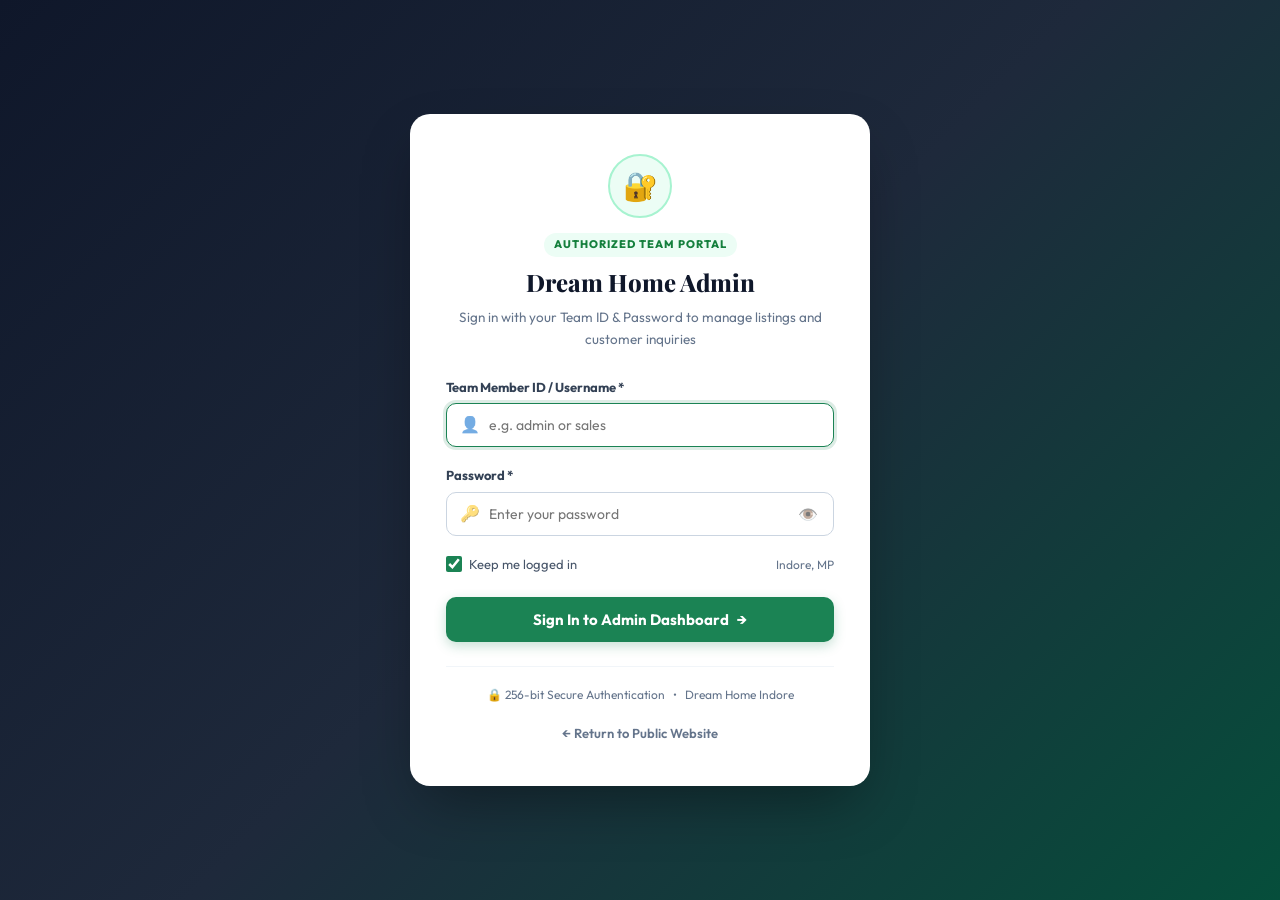
==== commit e01d0a6d: "Remove public display of credentials and demo password boxes from login screens" ====
--- a/admin.html
+++ b/admin.html
@@ -321,25 +321,6 @@
       box-shadow: 0 4px 15px rgba(0,0,0,0.02);
     }
 
-    /* Demo Quick Fill Buttons */
-    .demo-btn-pill {
-      background: #ffffff;
-      border: 1px solid #cbd5e1;
-      border-radius: 6px;
-      padding: 3px 8px;
-      font-size: 11.5px;
-      font-weight: 600;
-      color: #0f172a;
-      cursor: pointer;
-      transition: all 0.15s;
-    }
-
-    .demo-btn-pill:hover {
-      background: #ecfdf5;
-      border-color: #1b8354;
-      color: #1b8354;
-    }
-
     @media (max-width: 768px) {
       .login-card {
         padding: 28px 20px;
@@ -405,29 +386,11 @@
         </button>
       </form>
 
-      <!-- Quick Credentials Hint & 1-Click Auto-Fill -->
-      <div style="margin-top: 24px; background: #f8fafc; border: 1px dashed #cbd5e1; border-radius: 12px; padding: 14px 16px; font-size: 12px; color: #475569;">
-        <div style="font-weight: 700; color: #0f172a; margin-bottom: 8px; display: flex; align-items: center; justify-content: space-between;">
-          <span>🔑 Default Team Accounts:</span>
-          <span style="font-size: 11px; color: #16a34a; font-weight: 600;">(Click to quick-fill)</span>
-        </div>
-        
-        <div style="display: flex; justify-content: space-between; align-items: center; padding: 5px 0; border-bottom: 1px solid #f1f5f9;">
-          <span>👑 <strong>Super Admin</strong>: <code>admin</code></span>
-          <button type="button" class="demo-btn-pill" onclick="quickFillCredentials('admin', 'admin123')">Fill Admin (Pass: admin123)</button>
-        </div>
-
-        <div style="display: flex; justify-content: space-between; align-items: center; padding: 5px 0;">
-          <span>💼 <strong>Sales Team</strong>: <code>sales</code></span>
-          <button type="button" class="demo-btn-pill" onclick="quickFillCredentials('sales', 'sales123')">Fill Sales (Pass: sales123)</button>
-        </div>
-
-        <div style="margin-top: 8px; color: #64748b; font-size: 11px; line-height: 1.4;">
-          * You can add additional team members or change passwords anytime in the Team tab.
-        </div>
+      <div style="text-align: center; margin-top: 24px; padding-top: 18px; border-top: 1px solid #f1f5f9; font-size: 12px; color: #64748b; display: flex; align-items: center; justify-content: center; gap: 8px;">
+        <span>🔒 256-bit Secure Authentication</span> • <span>Dream Home Indore</span>
       </div>
 
-      <div style="text-align: center; margin-top: 20px;">
+      <div style="text-align: center; margin-top: 16px;">
         <a href="index.html" style="color: #64748b; font-size: 13px; font-weight: 600; text-decoration: none; display: inline-flex; align-items: center; gap: 5px;">
           <span>← Return to Public Website</span>
         </a>
